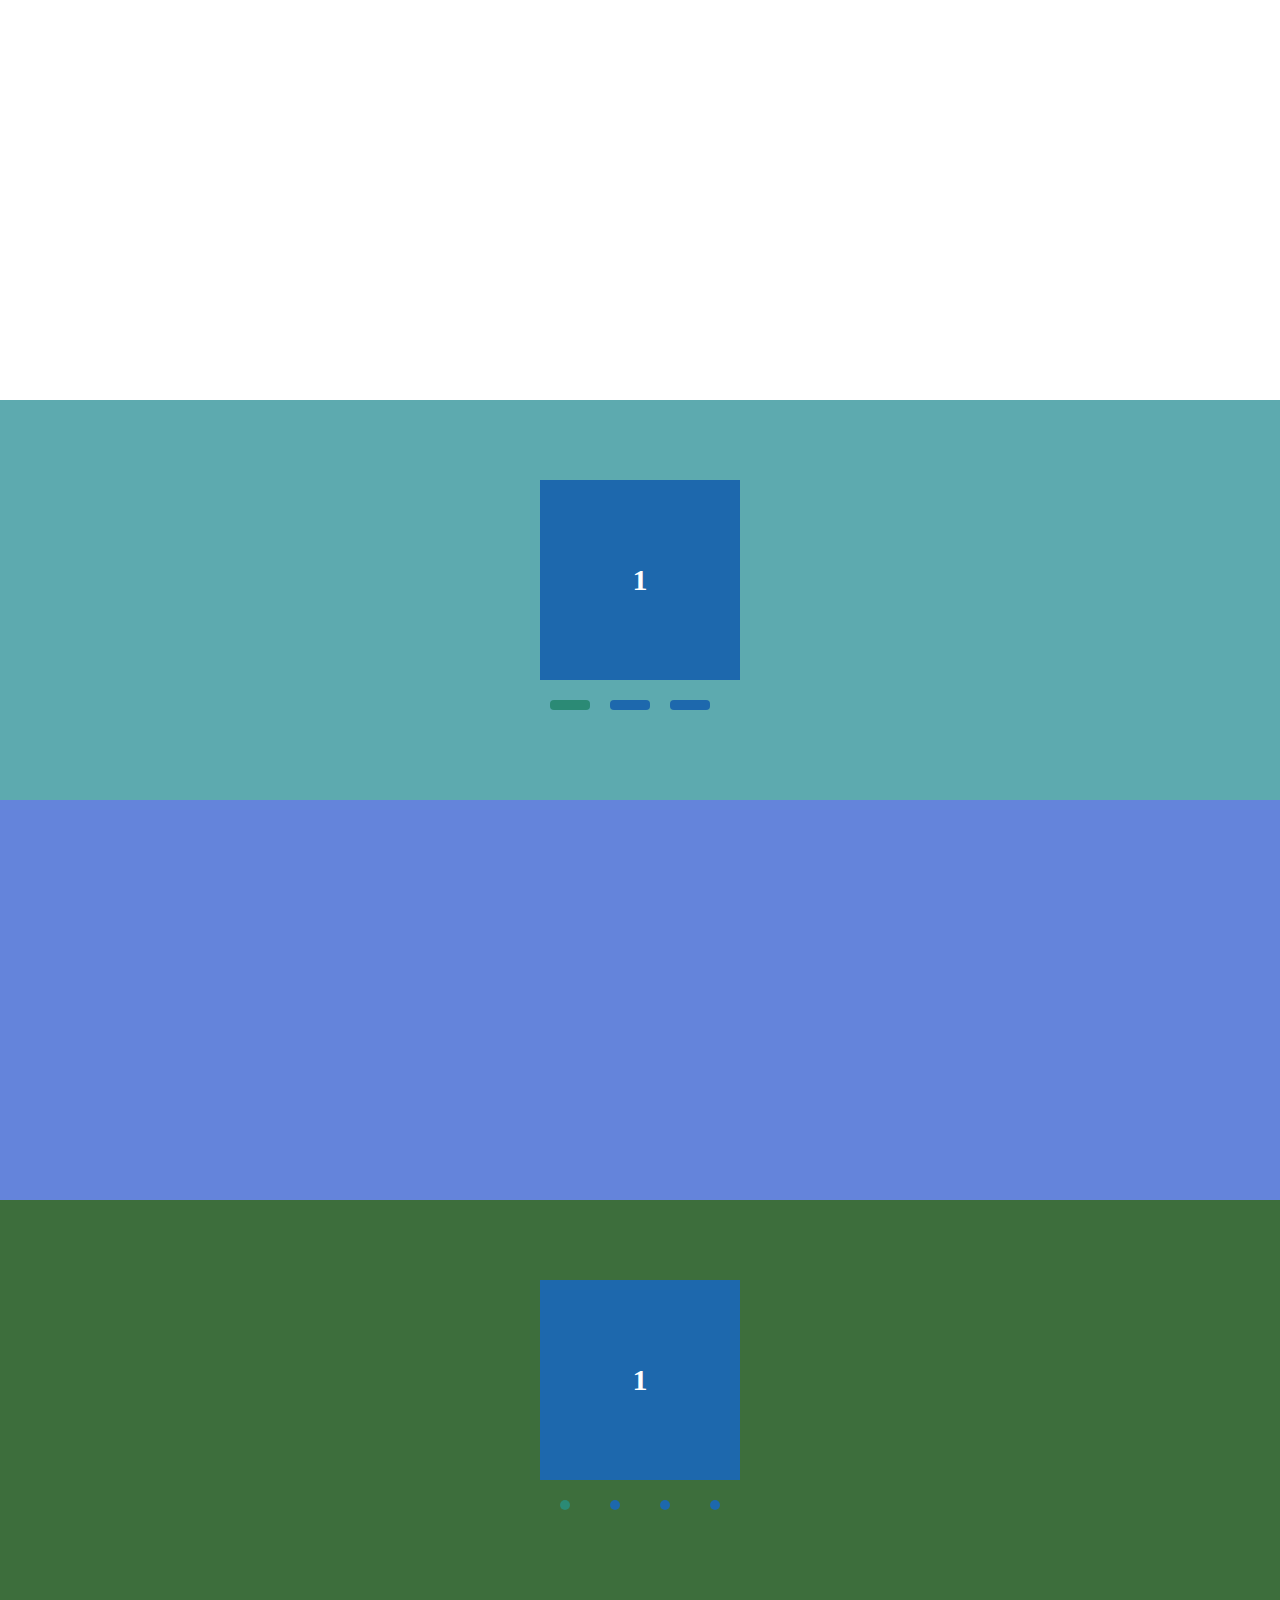
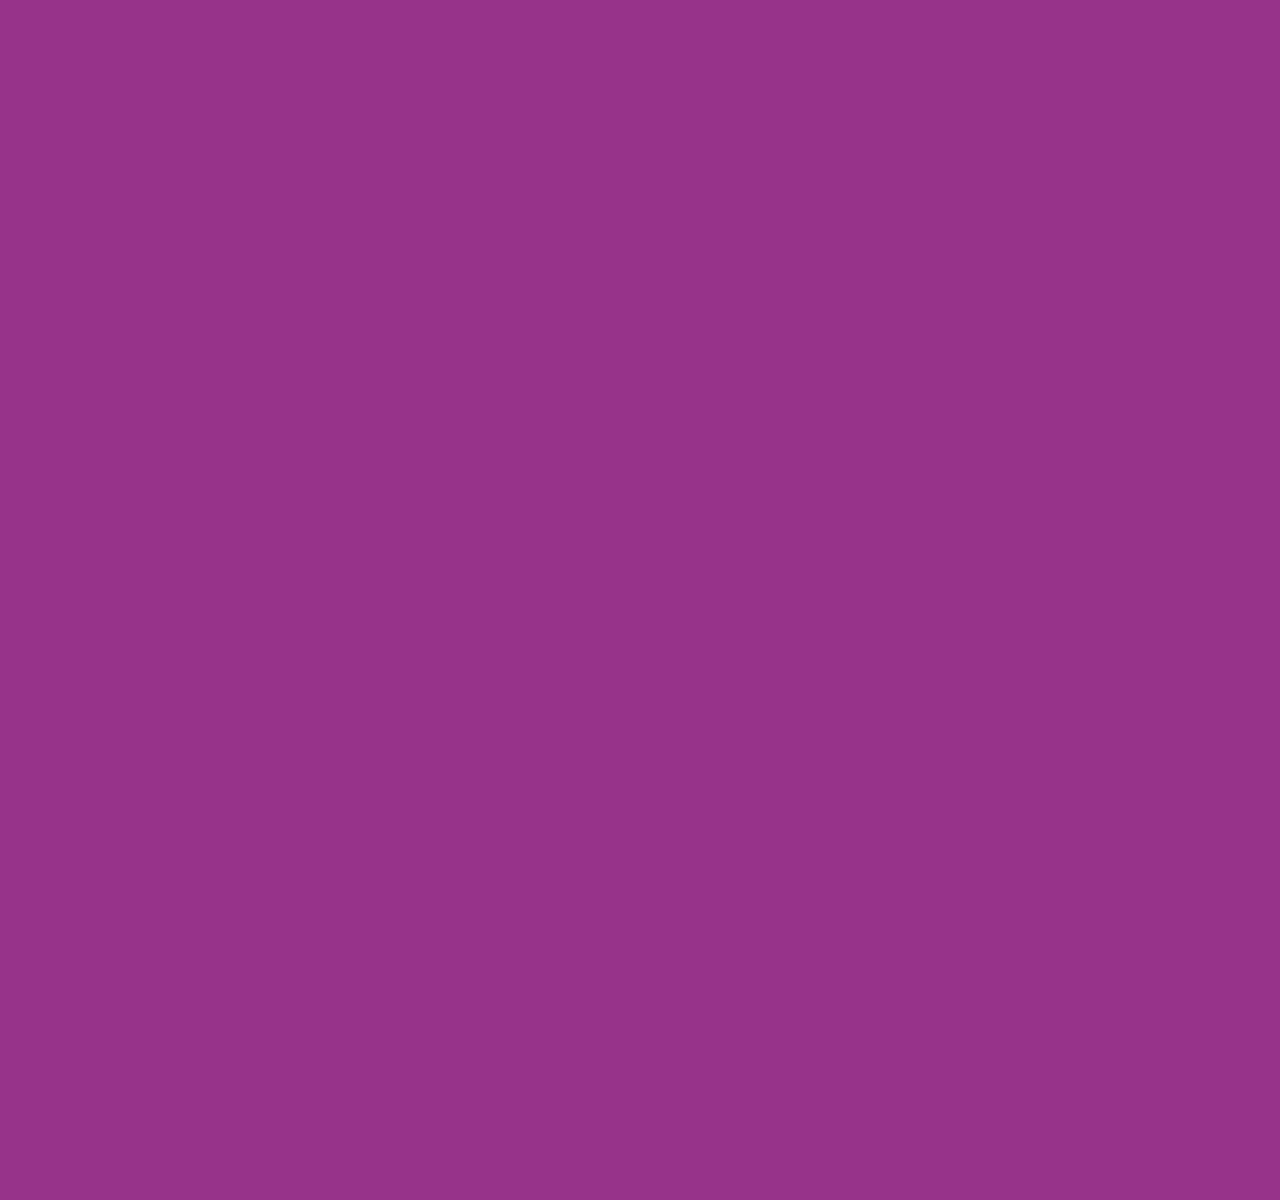
==== index.html @ 5b9eb4a2 "project init" ====
<!DOCTYPE html>
<html lang="en">
<head>
    <meta charset="UTF-8">
    <meta name="viewport" content="width=device-width, initial-scale=1.0">
    <meta http-equiv="X-UA-Compatible" content="ie=edge">
    <title>demo</title>
    <link rel="stylesheet" href="./src/css/index.css">
    <link rel="stylesheet" href="./src/css/base.css">
</head>
<body>
    <div class="block"></div>
    <div class="block block-1" id="block-1">
        <ul class="content-box">
            <li class="active">1</li>
            <li>2</li>
            <li>3</li>
        </ul>
        <ul class="sign-box clearfix">
            <li class="sign fl active"></li>
            <li class="sign fl"></li>
            <li class="sign fl"></li>
        </ul>
    </div>

    <div class="block block-2"></div>

    <div class="block block-3" id="block-3">
        <ul class="content-box">
            <li class="active">1</li>
            <li>2</li>
            <li>3</li>
            <li>4</li>
        </ul>
        <ul class="sign-box clearfix">
            <li class="sign fl active"></li>
            <li class="sign fl"></li>
            <li class="sign fl"></li>
            <li class="sign fl"></li>
        </ul>
    </div>

    <div class="block block-4"></div>
    <div class="block block-4"></div>
    <div class="block block-4"></div>

    <script src="./src/js/jquery-3.6.0.min.js"></script>
    <script src="./src/js/jquery-scroll-animation.js" ></script>
    <script src="./src/js/index.js"></script>
</body>
</html>
---- src/css/index.css ----
.block{
    width: 100%;
    height: 400px;
    overflow: hidden;
}

.block-1{
    background: rgb(93, 170, 175)
}
.block-1 .content-box{
    margin: 80px auto 0;
    width: 200px;
    height: 200px;
}
.block-1 .content-box li{
    display: none;
    width: 100%;
    height: 100%;
    line-height: 200px;
    font-size: 30px;
    font-weight: bold;
    text-align: center;
    background: rgb(29, 104, 173);
    color: #fff;
}
.block-1 .content-box li.active{
    display: block;
}

.block-1 .sign-box{
    margin: 20px auto 0;
    width: 200px;
}
.block-1 .sign-box li{
    margin: 0 10px;
    width: 40px;
    height: 10px;
    border-radius: 4px;
    background: rgb(29, 104, 173);
}
.block-1 .sign-box li.active{
    background: rgb(43, 138, 117);
}

.block-2{
    background: rgb(100, 132, 219)
}


.block-3{
    background: rgb(61, 110, 60)
}

.block-3 .content-box{
    margin: 80px auto 0;
    width: 200px;
    height: 200px;
}
.block-3 .content-box li{
    display: none;
    width: 100%;
    height: 100%;
    line-height: 200px;
    font-size: 30px;
    font-weight: bold;
    text-align: center;
    background: rgb(29, 104, 173);
    color: #fff;
}
.block-3 .content-box li.active{
    display: block;
}

.block-3 .sign-box{
    margin: 20px auto 0;
    width: 200px;
}
.block-3 .sign-box li{
    margin: 0 20px;
    width: 10px;
    height: 10px;
    border-radius: 50%;
    background: rgb(29, 104, 173);
}
.block-3 .sign-box li.active{
    background: rgb(43, 138, 117);
}

.block-4{
    background: rgb(151, 51, 138)
}
---- src/css/base.css ----
*{
    margin: 0;
    padding: 0;
    outline: none;
}
ul, i{
    list-style-type: none;
}
a{
    text-decoration: none;
}

html, body{
    width: 100%;
    height: 100%;
}

.fl{
    float: left;
}
.fr{
    float: right;
}
.nf{
    float: none;
}
.clearfix{
    *zoom: 1;
}
.clearfix::before{
    content: '';
    width: 0;
    height: 0;
    opacity: 0;
    clear: both;
}
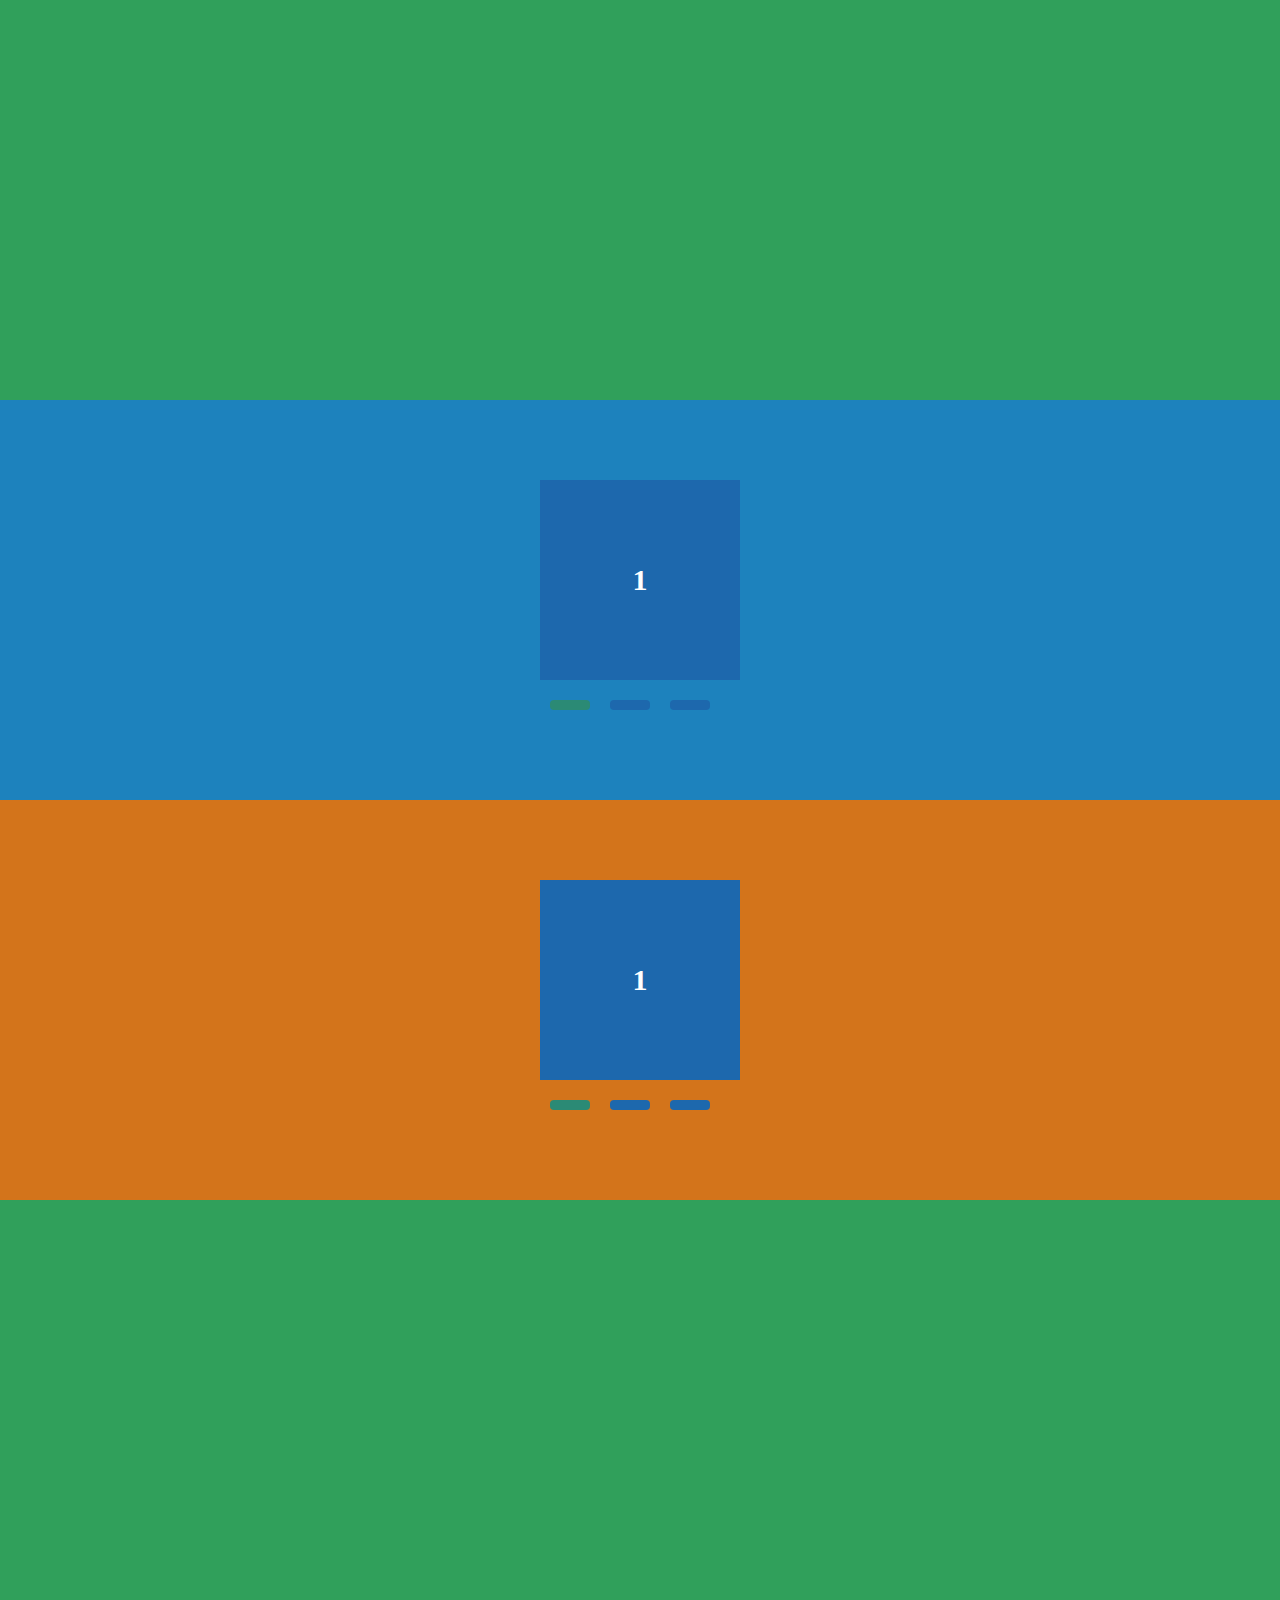
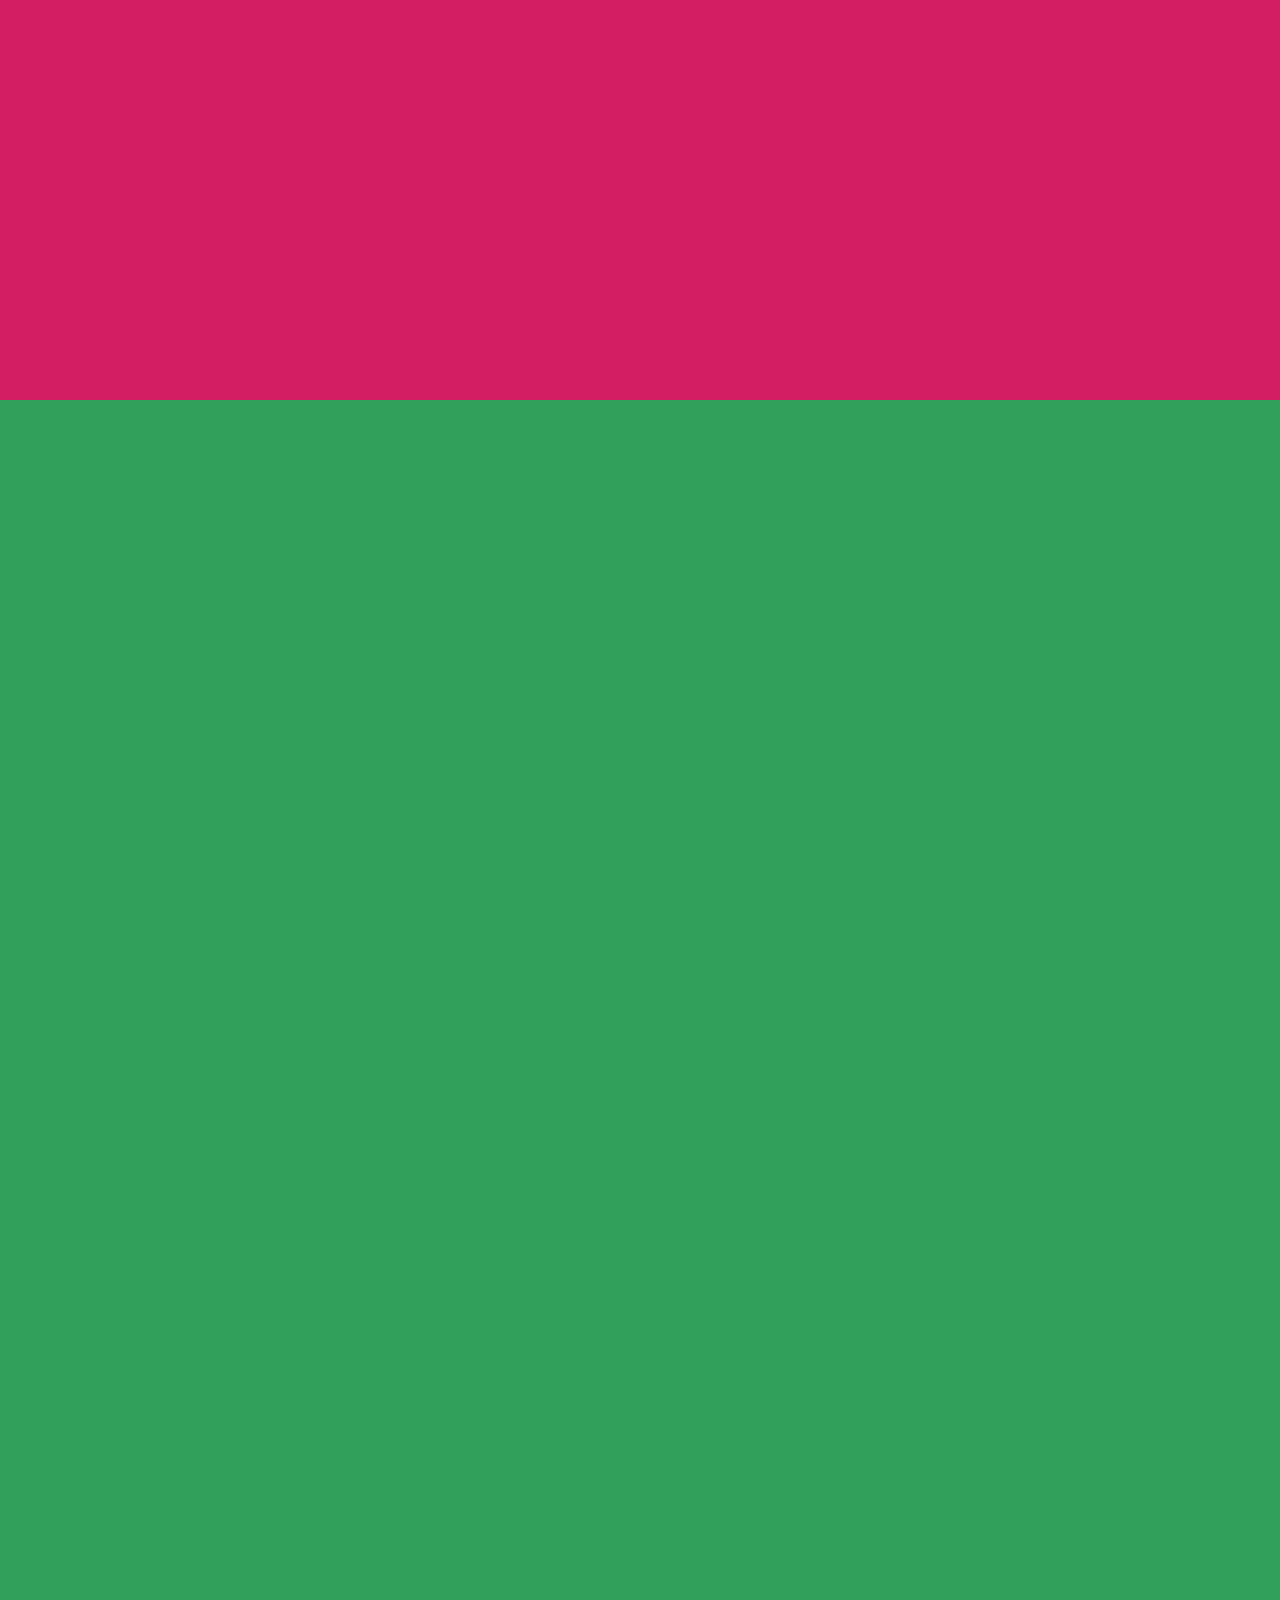
==== commit c10fc02d: "整合" ====
--- a/index.html
+++ b/index.html
@@ -9,40 +9,44 @@
     <link rel="stylesheet" href="./src/css/base.css">
 </head>
 <body>
-    <div class="block"></div>
-    <div class="block block-1" id="block-1">
-        <ul class="content-box">
-            <li class="active">1</li>
-            <li>2</li>
-            <li>3</li>
-        </ul>
-        <ul class="sign-box clearfix">
-            <li class="sign fl active"></li>
-            <li class="sign fl"></li>
-            <li class="sign fl"></li>
-        </ul>
+    <div class="main-box" id="main-box">
+        <div class="scroll-box" id="scroll-box">
+            <div class="block bg1" id="block1"></div>
+            <div class="block bg2" id="block2">
+                <div class="content-box">
+                    <ul class="clearfix" style="width: 600px">
+                        <li class="fl">1</li>
+                        <li class="fl">2</li>
+                        <li class="fl">3</li>
+                    </ul>
+                </div>
+                <ul class="sign-box clearfix">
+                    <li class="sign fl active"></li>
+                    <li class="sign fl"></li>
+                    <li class="sign fl"></li>
+                </ul>
+            </div>
+            <div class="block bg4" id="block4">
+                <div class="content-box">
+                    <ul class="clearfix" style="width: 600px">
+                        <li class="fl">1</li>
+                        <li class="fl">2</li>
+                        <li class="fl">3</li>
+                    </ul>
+                </div>
+                <ul class="sign-box clearfix">
+                    <li class="sign fl active"></li>
+                    <li class="sign fl"></li>
+                    <li class="sign fl"></li>
+                </ul>
+            </div>
+            <div class="block bg1"></div>
+            <div class="block bg3" id="block3"></div>
+            <div class="block bg1"></div>
+            <div class="block bg1"></div>
+            <div class="block bg1"></div>
+        </div>
     </div>
-
-    <div class="block block-2"></div>
-
-    <div class="block block-3" id="block-3">
-        <ul class="content-box">
-            <li class="active">1</li>
-            <li>2</li>
-            <li>3</li>
-            <li>4</li>
-        </ul>
-        <ul class="sign-box clearfix">
-            <li class="sign fl active"></li>
-            <li class="sign fl"></li>
-            <li class="sign fl"></li>
-            <li class="sign fl"></li>
-        </ul>
-    </div>
-
-    <div class="block block-4"></div>
-    <div class="block block-4"></div>
-    <div class="block block-4"></div>
 
     <script src="./src/js/jquery-3.6.0.min.js"></script>
     <script src="./src/js/jquery-scroll-animation.js" ></script>
--- a/src/css/index.css
+++ b/src/css/index.css
@@ -1,20 +1,47 @@
+.main-box{
+    position: relative;
+    width: 100%
+}
+.scroll-box{
+    position: fixed;
+    top: 0;
+    left: 0;
+    width: 100%
+}
 .block{
     width: 100%;
     height: 400px;
     overflow: hidden;
 }
+.bg1{
+    background: rgb(48, 160, 91);
+}
+.bg2{
+    background: rgb(29, 130, 189);
+}
+.bg3{
+    background: rgb(211, 30, 99);
+}
+.bg4{
+    background: rgb(211, 116, 27);
+}
 
-.block-1{
-    background: rgb(93, 170, 175)
-}
-.block-1 .content-box{
+
+.content-box{
+    position: relative;
     margin: 80px auto 0;
     width: 200px;
     height: 200px;
+    overflow: hidden;
 }
-.block-1 .content-box li{
-    display: none;
-    width: 100%;
+.content-box ul{
+    position: absolute;
+    left: 0;
+    top: 0;
+    height: 100%;
+}
+.content-box li{
+    width: 200px;
     height: 100%;
     line-height: 200px;
     font-size: 30px;
@@ -23,69 +50,18 @@
     background: rgb(29, 104, 173);
     color: #fff;
 }
-.block-1 .content-box li.active{
-    display: block;
-}
 
-.block-1 .sign-box{
+.sign-box{
     margin: 20px auto 0;
     width: 200px;
 }
-.block-1 .sign-box li{
+.sign-box li{
     margin: 0 10px;
     width: 40px;
     height: 10px;
     border-radius: 4px;
     background: rgb(29, 104, 173);
 }
-.block-1 .sign-box li.active{
+.sign-box li.active{
     background: rgb(43, 138, 117);
-}
-
-.block-2{
-    background: rgb(100, 132, 219)
-}
-
-
-.block-3{
-    background: rgb(61, 110, 60)
-}
-
-.block-3 .content-box{
-    margin: 80px auto 0;
-    width: 200px;
-    height: 200px;
-}
-.block-3 .content-box li{
-    display: none;
-    width: 100%;
-    height: 100%;
-    line-height: 200px;
-    font-size: 30px;
-    font-weight: bold;
-    text-align: center;
-    background: rgb(29, 104, 173);
-    color: #fff;
-}
-.block-3 .content-box li.active{
-    display: block;
-}
-
-.block-3 .sign-box{
-    margin: 20px auto 0;
-    width: 200px;
-}
-.block-3 .sign-box li{
-    margin: 0 20px;
-    width: 10px;
-    height: 10px;
-    border-radius: 50%;
-    background: rgb(29, 104, 173);
-}
-.block-3 .sign-box li.active{
-    background: rgb(43, 138, 117);
-}
-
-.block-4{
-    background: rgb(151, 51, 138)
 }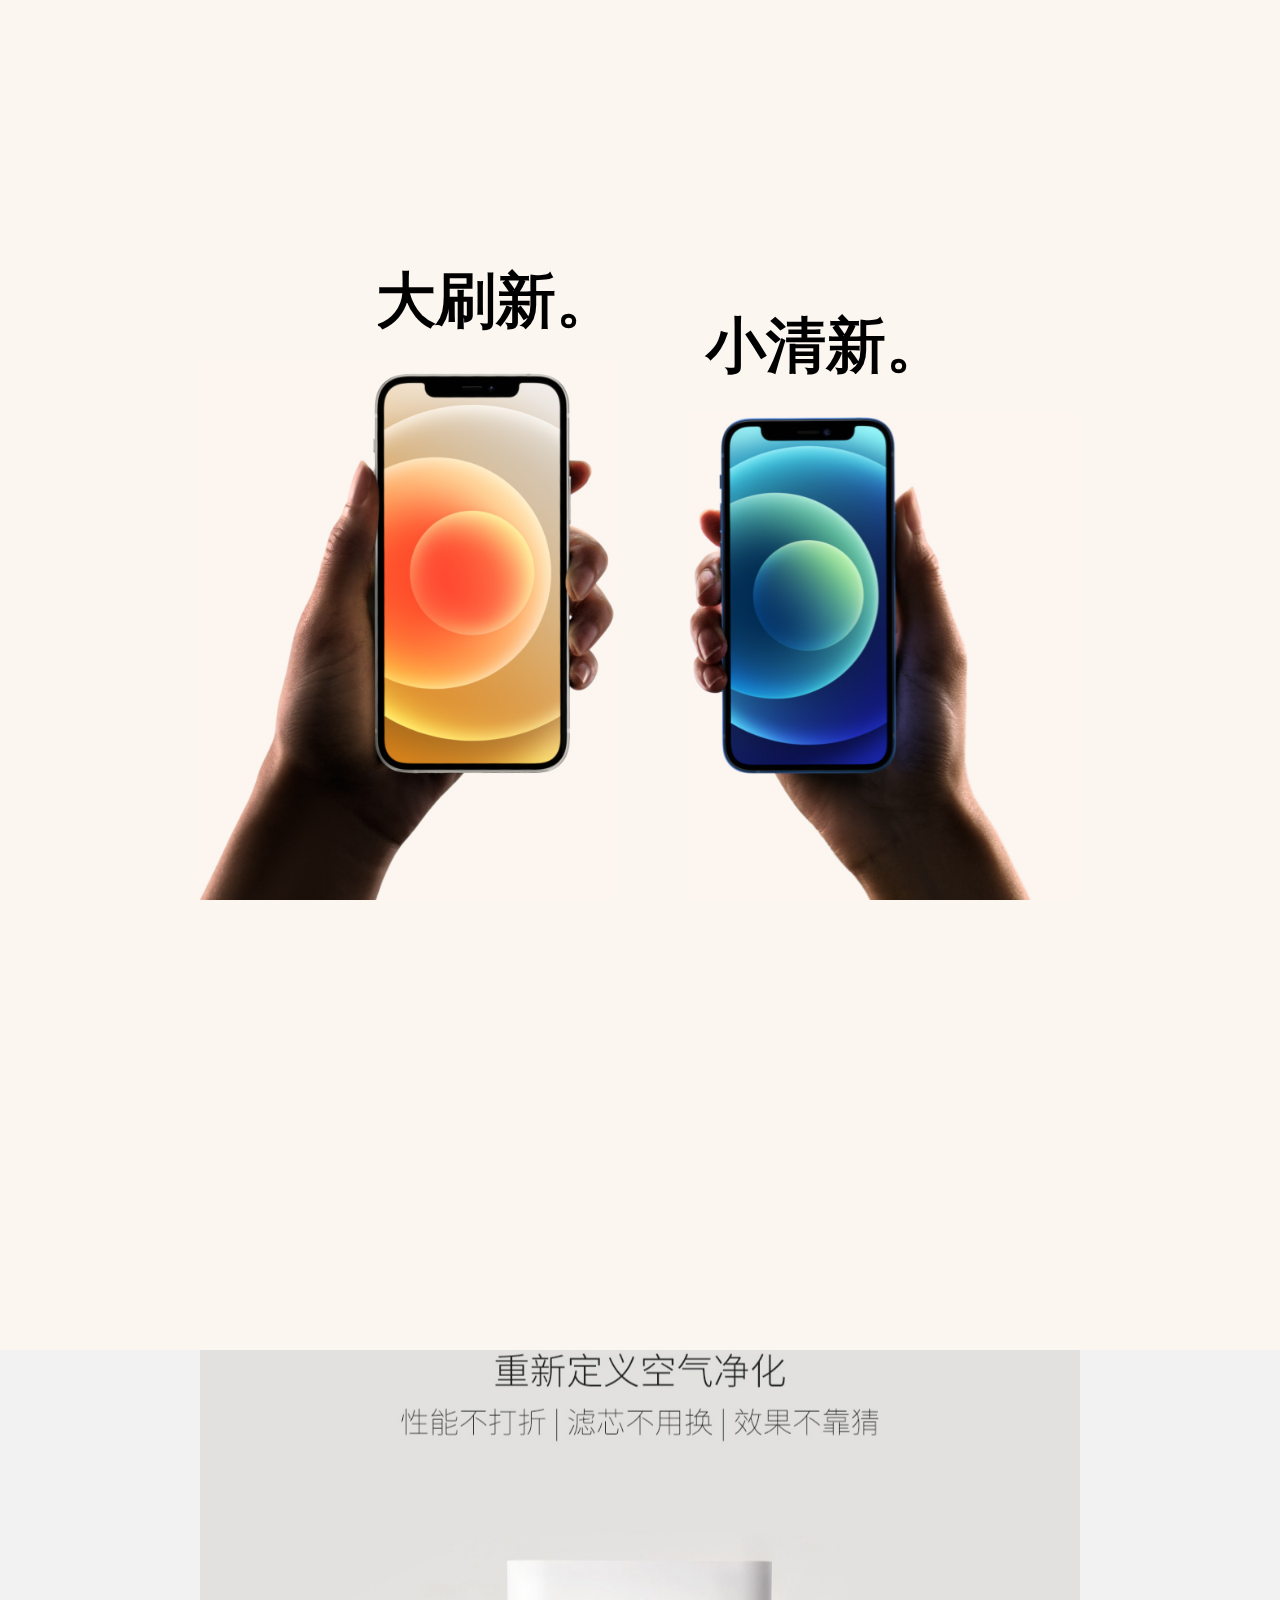
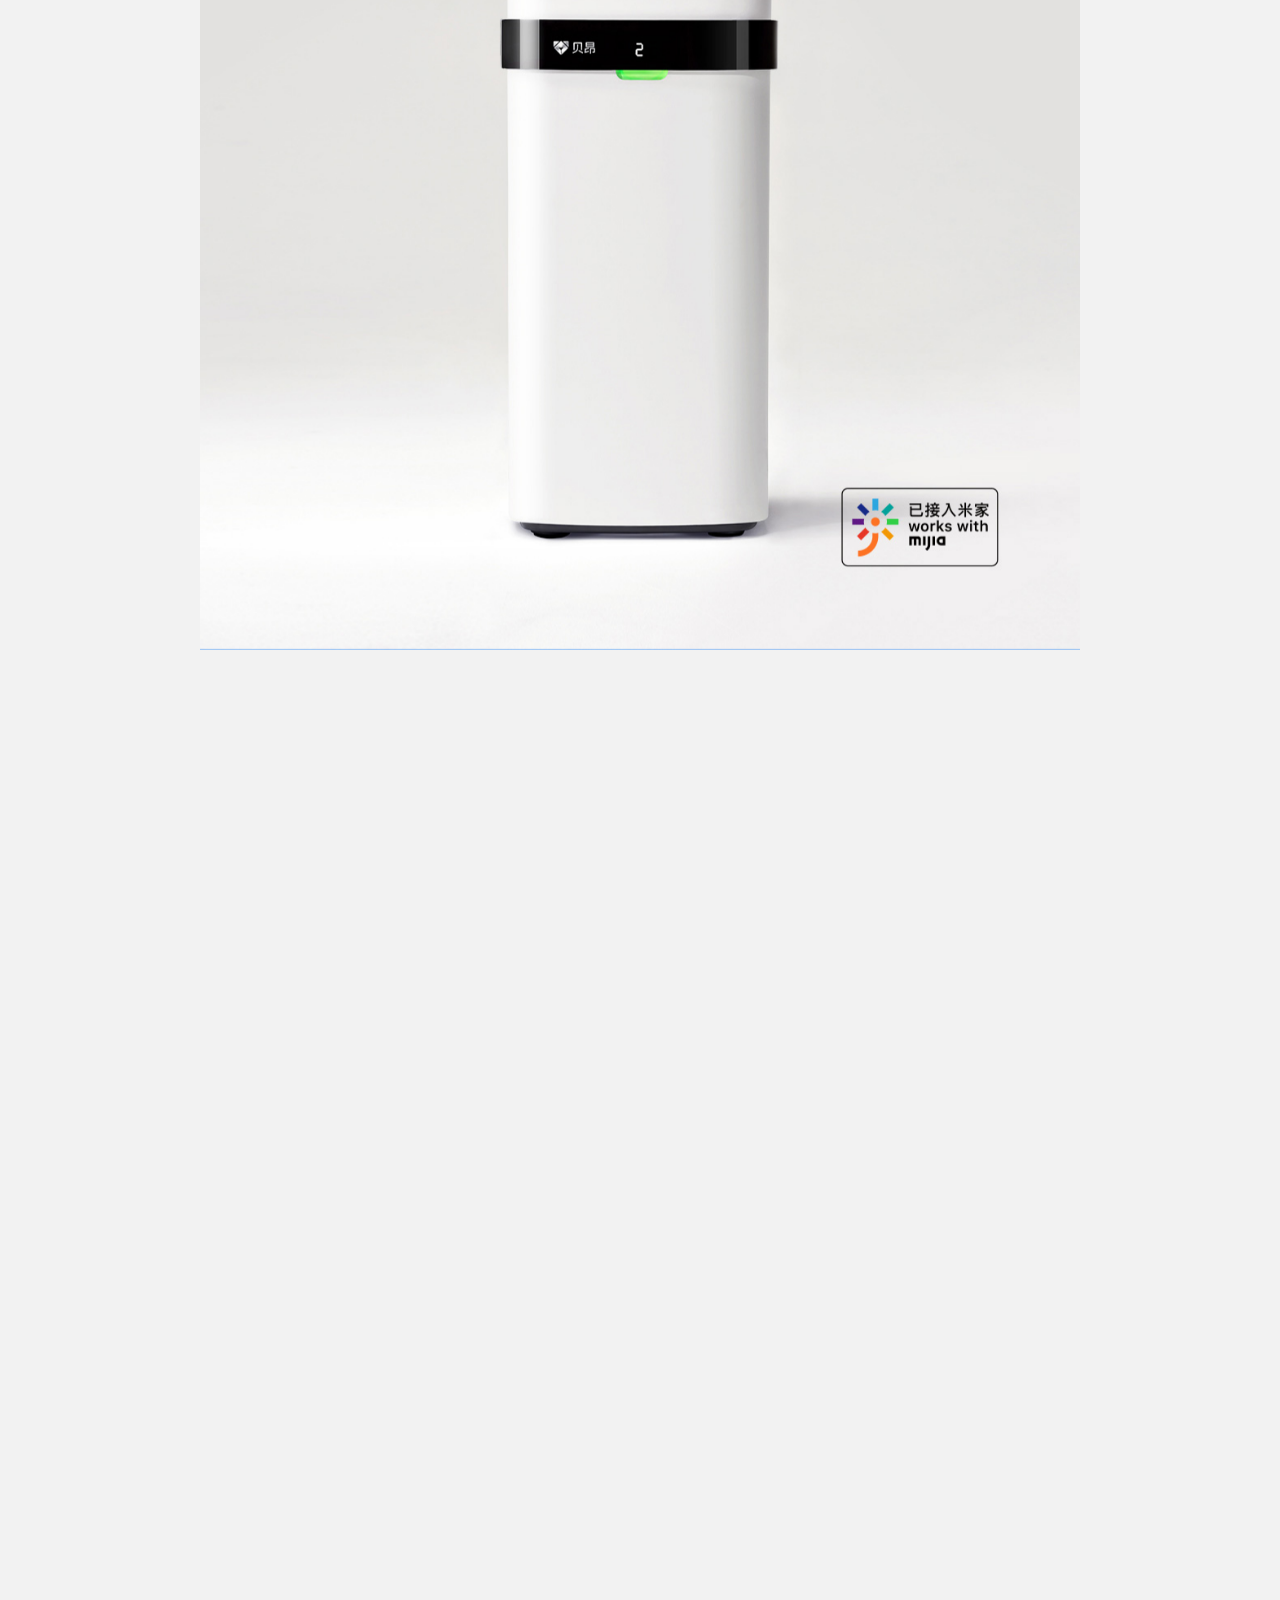
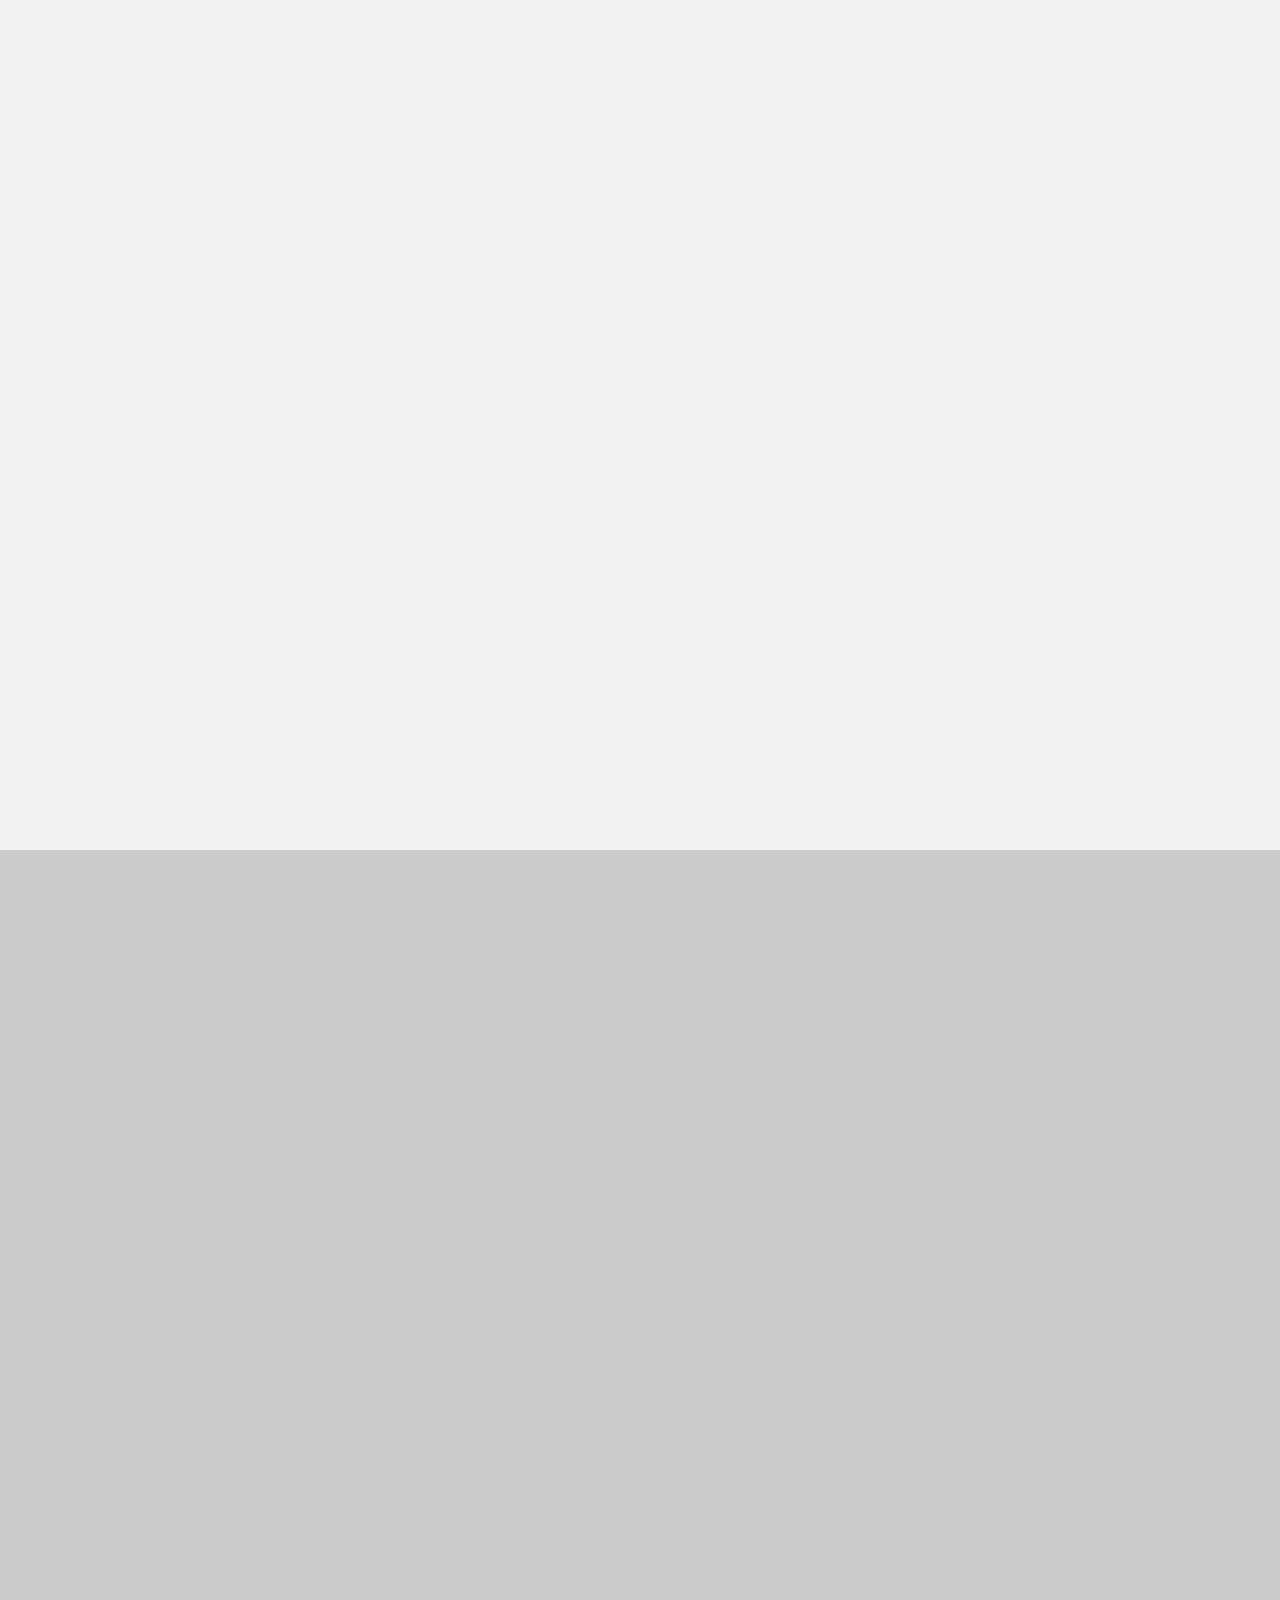
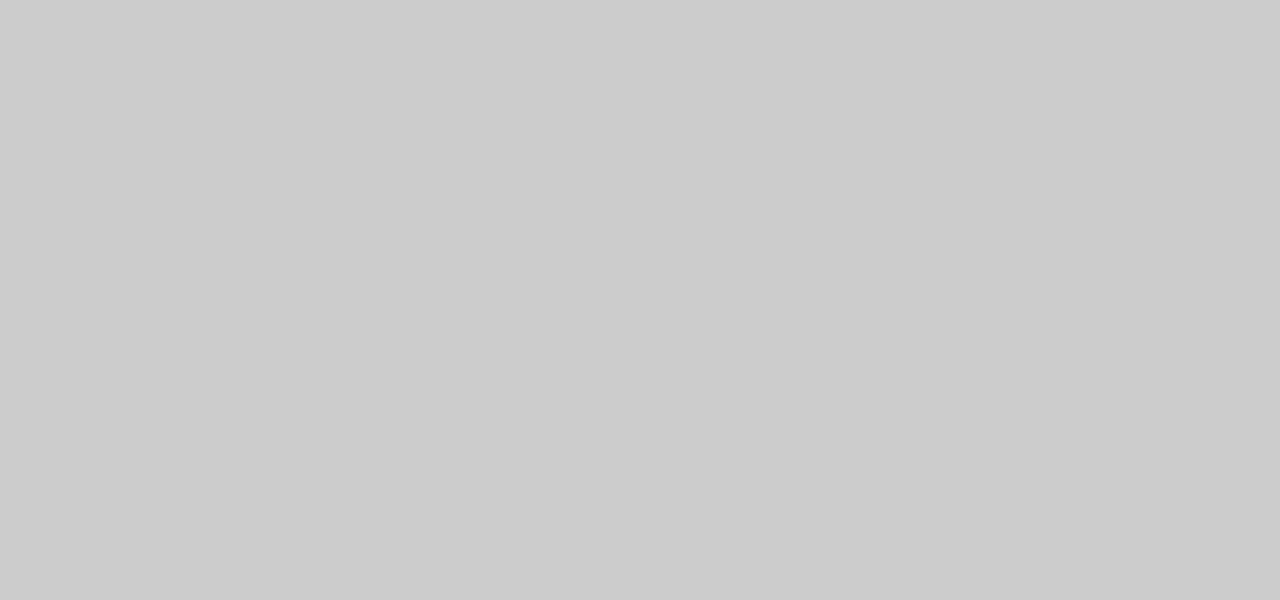
==== commit ad69aeb6: "sticky demo" ====
--- a/index.html
+++ b/index.html
@@ -5,51 +5,218 @@
     <meta name="viewport" content="width=device-width, initial-scale=1.0">
     <meta http-equiv="X-UA-Compatible" content="ie=edge">
     <title>demo</title>
-    <link rel="stylesheet" href="./src/css/index.css">
     <link rel="stylesheet" href="./src/css/base.css">
+    <link rel="stylesheet" href="./src/css/swiper.css">
+    <style>
+        .section1{
+            height: 150vh;
+            background:#fcf6f0;
+        }
+        .section1 .sticky{
+            position: sticky;
+            top: 0;
+            margin: auto;
+            width: 1100px;
+            height: 100vh;
+            background: url('./src/img/section1.jpg') no-repeat bottom center;
+            background-size: 80% auto;
+        }
+        .section1 .left{
+            position: absolute;
+            left: 26%;
+            top: 29vh;
+            text-align: center;
+        }
+        .section1 .right{
+            position: absolute;
+            left: 56%;
+            top: 34vh;
+            text-align: center;
+        }
+        .section1 .headline{
+            font-size: 60px;
+            transition: all 0.2s
+        }
+        .section1 .headline.bottom{
+            margin: -10px 0 0;
+            opacity: 0;
+        }
+        .section1 .headline span{
+            display: block;
+            font-size: 19px;
+        }
+
+        .section2{
+            height: 300vh;
+            background: #f2f2f2;
+        }
+        .section2 .sticky{
+            position: sticky;
+            top: 0;
+            margin: auto;
+            width: 1100px;
+            height: 100vh;
+            background: url('./src/img/section2.jpg') no-repeat bottom center;
+            background-size: 80% auto;
+        }
+        .magnifier-box{
+            position: absolute;
+            left: 22.5%;
+            top: 34vh;
+            opacity: 0;
+            transition: all 0.4s;
+        }
+        .text{
+            position: absolute;
+            width: 80px;
+            line-height: 60px;
+            text-align: center;
+            font-size: 12px;
+            transition: all 0.4s;
+        }
+        .line{
+            position: absolute;
+            top: 30px;
+            left: 70px;
+            width: 200px;
+            height: 1px;
+            background: #aaa
+        }
+        .magnifier{
+            position: absolute;
+            top: 0;
+            left: 272px;
+            width: 60px;
+            height: 60px;
+            border: solid 1px #aaa;
+            border-radius: 50%;
+            overflow: hidden;
+            background: url('./src/img/section2.jpg') no-repeat center -570px;
+            background-size: 880px auto;
+            transition: all 0.4s;
+        }
+
+        .temp{
+            width: 100%;
+            height: 50vh;
+            background: #ccc;
+        }
+    </style>
 </head>
 <body>
     <div class="main-box" id="main-box">
-        <div class="scroll-box" id="scroll-box">
-            <div class="block bg1" id="block1"></div>
-            <div class="block bg2" id="block2">
-                <div class="content-box">
-                    <ul class="clearfix" style="width: 600px">
-                        <li class="fl">1</li>
-                        <li class="fl">2</li>
-                        <li class="fl">3</li>
-                    </ul>
+        <section class="section1" id="section1">
+            <div class="sticky">
+                <div class="left">      
+                    <h3 class="headline top">大刷新。</h3>
+                    <h3 class="headline bottom">6.1 英寸<span>超视网膜 XDR 显示屏</span></h3>
                 </div>
-                <ul class="sign-box clearfix">
-                    <li class="sign fl active"></li>
-                    <li class="sign fl"></li>
-                    <li class="sign fl"></li>
-                </ul>
+                <div class="right">      
+                    <h3 class="headline top">小清新。</h3>
+                    <h3 class="headline bottom">5.4 英寸<span>超视网膜 XDR 显示屏</span></h3>
+                </div>
             </div>
-            <div class="block bg4" id="block4">
-                <div class="content-box">
-                    <ul class="clearfix" style="width: 600px">
-                        <li class="fl">1</li>
-                        <li class="fl">2</li>
-                        <li class="fl">3</li>
-                    </ul>
+        </section>
+        <section class="section2" id="section2">
+            <div class="sticky">
+                <div class="magnifier-box box1">
+                    <div class="text">这是开关</div>
+                    <div class="line"></div>
+                    <div class="magnifier"></div>
                 </div>
-                <ul class="sign-box clearfix">
-                    <li class="sign fl active"></li>
-                    <li class="sign fl"></li>
-                    <li class="sign fl"></li>
-                </ul>
             </div>
-            <div class="block bg1"></div>
-            <div class="block bg3" id="block3"></div>
-            <div class="block bg1"></div>
-            <div class="block bg1"></div>
-            <div class="block bg1"></div>
-        </div>
+        </section>
+        <section class="temp"></section>
+        <section class="temp"></section>
+        <section class="temp"></section>
     </div>
-
-    <script src="./src/js/jquery-3.6.0.min.js"></script>
-    <script src="./src/js/jquery-scroll-animation.js" ></script>
-    <script src="./src/js/index.js"></script>
+<script src="./src/js/jquery-3.6.0.min.js"></script>
+<script src="./src/js/swiper.js"></script>
+<script>
+    $(function(){
+        $(window).scroll(function(){
+            let scrollTop = $(this).scrollTop()
+
+            let section1Top = $('#section1').offset().top
+            let section1Height = $('#section1').height()
+            let section1stickyHeight = $('#section1 .sticky').height()
+
+            // 在 section1 的范围
+            if(scrollTop >= section1Top && scrollTop < section1Top + section1Height){
+                let index = Math.floor((scrollTop - section1Top)/(section1Height- section1stickyHeight)*100)
+                
+                if(index <= 100){
+                    $('#section1 .left').css({
+                        transform: `translate(0, -${index/2}px)`
+                    })
+                    $('#section1 .right').css({
+                        transform: `translate(0, -${index/2}px)`
+                    })
+
+                    $('#section1 .top').css({
+                        opacity: (1 - index/100).toFixed(1)
+                    })
+                    $('#section1 .bottom').css( {
+                        opacity: index/100
+                    })
+                    
+                }
+            }
+            
+
+            let section2Top = $('#section2').offset().top
+            let section2Height = $('#section2').height()
+            let section2stickyHeight = $('#section2 .sticky').height()
+
+            // 在 section2 的范围
+            if(scrollTop >= section2Top && scrollTop < section2Top + section2Height){
+                let index = Math.floor((scrollTop - section2Top)/(section2Height- section2stickyHeight)*100)
+                
+                if(index <= 10){
+                    $('#section2 .text').css({
+                        transform: 'scale(1)'
+                    })
+                    $('#section2 .magnifier').css({
+                        transform: 'scale(1)'
+                    })
+                    setTimeout(() => {
+                        $('#section2 .box1').css({
+                            opacity: 0
+                        })
+                    }, 400)
+                    
+                } else if(index > 20 && index <= 30){
+                    $('#section2 .box1').css({
+                        opacity: 1
+                    })
+                    setTimeout(() => {
+                        $('#section2 .text').css({
+                            transform: 'scale(1.2)'
+                        })
+                        $('#section2 .magnifier').css({
+                            transform: 'scale(1.5)'
+                        })
+                    }, 400)
+                }
+                /* if(index <= 100){
+                    $('#section1 .left').css({
+                        transform: `translate(0, -${index/2}px)`
+                    })
+                    $('#section1 .right').css({
+                        transform: `translate(0, -${index/2}px)`
+                    })
+
+                    $('#section1 .top').css({
+                        opacity: (1 - index/100).toFixed(1)
+                    })
+                    $('#section1 .bottom').css( {
+                        opacity: index/100
+                    })
+                    
+                } */
+            }
+        })  
+    })
+</script>
 </body>
 </html>